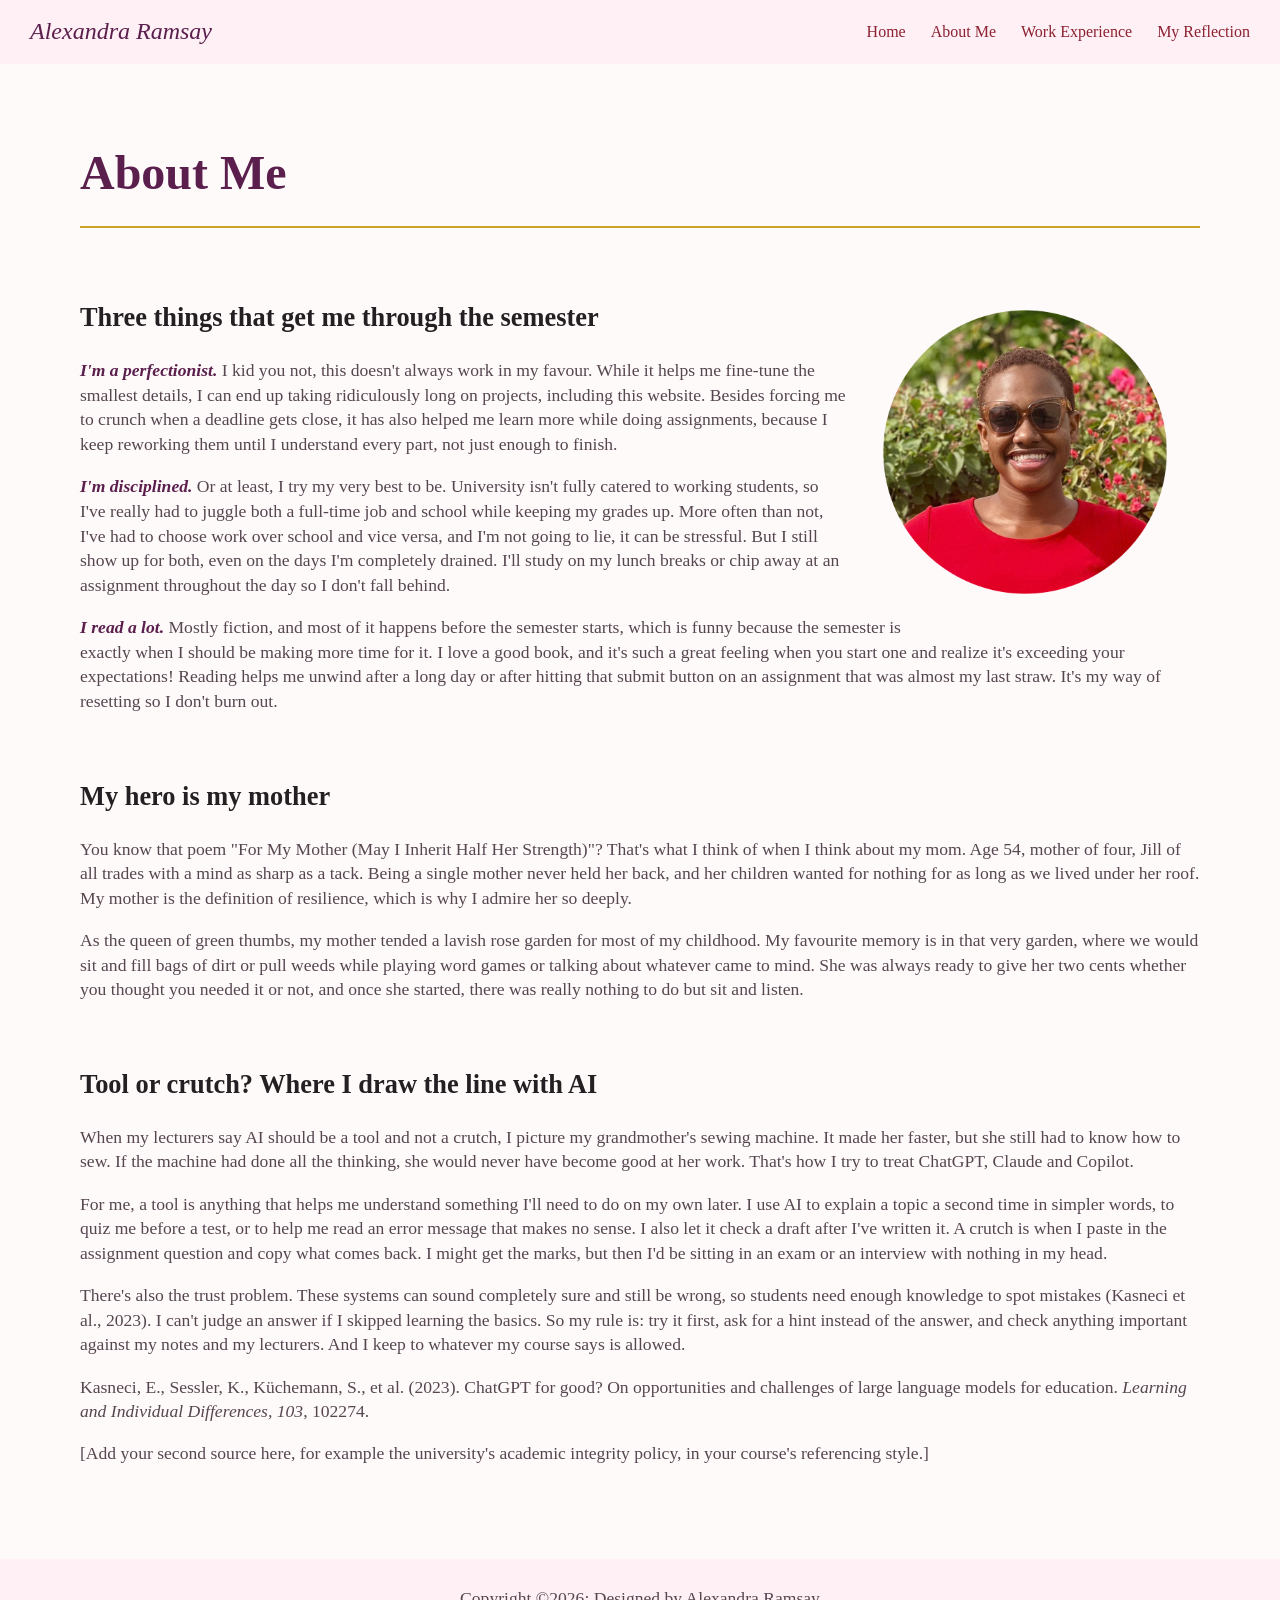
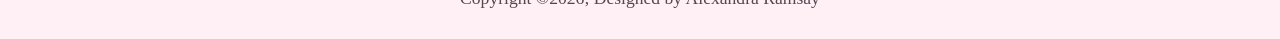
==== Codes/about.html @ a8ec944c "Initial commit" ====
<!DOCTYPE html>
<html lang="en">
<head>
    <meta charset="UTF-8">
    <meta name="viewport" content="width=device-width, initial-scale=1.0">
    <title>About Me</title>
    <link rel="stylesheet" href="../style.css">
</head>
<body>
    <nav class="navbar">
     <div class="logo">Alexandra Ramsay</div>
     <ul class="navtabs">
        <li><a href ="../Codes/index.html">Home</a></li>
        <li><a href ="../Codes/about.html">About Me</a></li>
        <li><a href ="../Codes/experience.html">Work Experience</a></li>
        <li><a href ="../Codes/reflection.html">My Reflection</a></li>
     </ul>
    </nav>
    
<main class="container">
    
    <h1 class="about-title">About Me</h1>
    <br>
    <img class="about-pic" src="../Assets/profile_pic.png" alt="Student Profile">

<section>
    <h2>Three things that get me through the semester</h2>

    <p>
      <span class="trait">I'm a perfectionist.</span>
      I kid you not, this doesn't always work in my favour. While it helps me fine-tune the smallest details, 
      I can end up taking ridiculously long on projects, including this website. 
      Besides forcing me to crunch when a deadline gets close, it has also helped me learn more while doing assignments, 
      because I keep reworking them until I understand every part, not just enough to finish.
    </p>

    <p>
      <span class="trait">I'm disciplined.</span>
      Or at least, I try my very best to be. University isn't fully catered to working students, so I've really had to 
      juggle both a full-time job and school while keeping my grades up. More often than not, I've had to choose work over school 
      and vice versa, and I'm not going to lie, it can be stressful. But I still show up for both, even on the days I'm completely 
      drained. I'll study on my lunch breaks or chip away at an assignment throughout the day so I don't fall behind.
   </p>

   <p>
      <span class="trait">I read a lot.</span>
       Mostly fiction, and most of it happens before the semester starts, which is funny because the semester is exactly when I should 
       be making more time for it. I love a good book, and it's such a great feeling when you start one and realize it's exceeding your 
       expectations! Reading helps me unwind after a long day or after hitting that submit button on an assignment that was almost my last straw.
       It's my way of resetting so I don't burn out.
   </p>
</section>
<br>
<section>
    <h2>My hero is my mother</h2>
    <p>You know that poem "For My Mother (May I Inherit Half Her Strength)"? That's what I think of
       when I think about my mom. Age 54, mother of four, Jill of all trades with a mind as sharp as a tack. Being a single mother never held her back, and 
       her children wanted for nothing for as long as we lived under her roof. My mother is the definition of resilience, which is why I admire her so deeply.
   </p>

    <p>As the queen of green thumbs, my mother tended a lavish rose garden for most of my childhood. My favourite memory is in that very garden, where we
        would sit and fill bags of dirt or pull weeds while playing word games or talking about whatever came to mind. She was always ready to give her two cents
        whether you thought you needed it or not, and once she started, there was really nothing to do but sit and listen.
    </p>
</section>
<br>
<section>
    <h2>Tool or crutch? Where I draw the line with AI</h2>

      <p>
        When my lecturers say AI should be a tool and not a crutch, I picture
        my grandmother's sewing machine. It made her faster, but she still had
        to know how to sew. If the machine had done all the thinking, she
        would never have become good at her work. That's how I try to treat
        ChatGPT, Claude and Copilot.
      </p>

      <p>
        For me, a tool is anything that helps me understand something I'll
        need to do on my own later. I use AI to explain a topic a second time
        in simpler words, to quiz me before a test, or to help me read an error
        message that makes no sense. I also let it check a draft after I've
        written it. A crutch is when I paste in the assignment question and
        copy what comes back. I might get the marks, but then I'd be sitting
        in an exam or an interview with nothing in my head.
      </p>

      <p>
        There's also the trust problem. These systems can sound completely
        sure and still be wrong, so students need enough knowledge to spot
        mistakes (Kasneci et al., 2023). I can't judge an answer if I skipped
        learning the basics. So my rule is: try it first, ask for a hint
        instead of the answer, and check anything important against my notes
        and my lecturers. And I keep to whatever my course says is allowed.
      </p>
</section>

      <div class="refs">
            <p>
                Kasneci, E., Sessler, K., Küchemann, S., et al. (2023). ChatGPT for
                good? On opportunities and challenges of large language models for
                education. <em>Learning and Individual Differences, 103</em>, 102274.
            </p>
            <p>
                [Add your second source here, for example the university's academic
                integrity policy, in your course's referencing style.]
            </p>
      
        </div>

    </div>

</main>

<footer>
    <div class="footer_bottom">
        <p>Copyright &copy;2026; Designed by <span class="designer">Alexandra Ramsay</span></p>
    </div>
</footer>

</body>
</html>
---- style.css ----
*, *::before, *::after { box-sizing: border-box;}

:root {
      --main-font: Georgia, serif;
      --resume-font: system-ui, -apple-system, BlinkMacSystemFont, 'Segoe UI', Roboto, Oxygen, Ubuntu, Cantarell, 'Open Sans', 'Helvetica Neue', sans-serif;

      --fw-bold: 700;
      --fw-light: 300;
      --size-body: 1.1rem;
      --size-logo: 1.5rem;
      --size-nav: 1rem;
      --size-h1: 3rem;
      --size-h2: 2rem;
      --size-h4: 1.2rem;
      --lh-body: 1.4;
      --lh-main:1.6;

      --snow:#fffafa;
      --lavender-blush:#fff0f5;
      --dark-plum: #5B1F4D;
      --maroon:#8C2131;
      --greyish-plum: #554650;
      --shadow-clr: #85707f;
      --hover-clr: #9d959b;
      --gold: #c9a227;
      --white: #fff;
      --charcoal: #241F22;
      --grey: #e4e4e4;
      --darkgrey: #424141;
      --navy:#151b29;
}

body {
    margin: 0;
    font-family: var(--main-font);
    font-size: var(--size-body);
    background-color: var(--snow);
    min-width: 320px;
    line-height: var(--lh-body);
}

.container {
    max-width: 1200px;
    margin: 60px auto;
    padding: 15px 40px;
    box-sizing: border-box;
}

/* Navigation Bar */
.navbar {
    display: flex;
    flex-wrap: wrap;
    justify-content: space-between;
    align-items: center;
    gap: 10px 20px;
    padding: 15px 30px;
    background-color: var(--lavender-blush);
    color: var(--dark-plum);
}

.navtabs {
    list-style-type: none;
    display: flex;
    flex-wrap: wrap;
    gap: 25px;
    margin: 0;
    padding: 0;   
    font-size: var(--size-nav);
}

.navtabs a {
    color: var(--maroon);
    text-decoration: none;
} 

.navtabs a:hover {
    text-decoration: underline;
} 

/* Page 1 - Home */
.logo {
    font-style: italic;
    font-size: var(--size-logo);
}

.profile {
    display: flex;  
    align-items: flex-start;
    gap: 70px;
    flex-wrap: wrap;
}

.id {
     width: 300px;
     max-width: 100%;  
     flex-shrink:0;
     border-radius: 10px;
     box-shadow: 0 0 13px var(--shadow-clr);
     margin-top: 10px;
}

.intro {
    flex: 1;
    min-width: 300px;
}

.intro h1 {
    color: var(--dark-plum);
    font-size: var(--size-h1);
    margin: 0 0 25px;
}

p {
    color: var(--greyish-plum);
}

#p2 {
    border-bottom: 2px solid var(--gold);
    padding-bottom: 20px;
}

.course_info {
    display: grid;
    grid-template-columns: max-content 1fr;
    gap: 15px;  
}

.name {
    color: var(--maroon);
    font-weight: var(--fw-bold);
}

.value {
    font-weight: var(--fw-light);
    color:var(--greyish-plum);
}

.button-box {
    display: flex;
    gap: 15px;
    margin-top: 40px;
    flex-wrap: wrap;
}

.button {
    color: var(--white);
    background-color: var(--dark-plum);
    font-size: var(--size-nav);
    text-decoration: none;
    border-radius: 25px;
    padding: 12px;
    transition: background-color 0.2s ease;
}

.button:hover {
    color: var(--hover-clr);
}

/* Page 2 - About Me */
.about-pic {
  float: right;
  width: 350px;
  height: 350px;
  object-fit:cover;
  margin: 0 0 15px 25px;
  border-radius: 50%;
  shape-outside: circle(45%);
}

.container h1 {
    color:var(--dark-plum);
    font-size: var(--size-h1);
    margin: 0 0 25px;
    border-bottom: 2px solid var(--gold);
    padding-bottom: 20px;
}

.trait {
    color: var(--dark-plum);
    font-style: italic;
    font-weight: var(--fw-bold);
}

.container h2 {
    font-family: var(--main-font);
    color: var(--charcoal);
}

/* Page 3 - Professional Page */

.resume_container {
    min-height: 1150px;
    width: 800px;
    background-color: var(--white);
    box-shadow: 5px 8px 15px 5px var(--grey);
    margin: 20px auto;
    font-family: var(--resume-font);
}

.header {
    background-color: var(--navy);
    text-align: center;
    padding: 20px;
}

.resume_pic {
    width: 280px;
    height: 250px;
    border-radius: 50%;
    object-fit: cover;
}

.p1 { 
    color: var(--white);
    font-size: var(--size-h1);
    font-weight: var(--fw-bold);
    margin: 0 auto;
}

.p1 span {
    font-weight: 100;
    color: var(--grey);
}

.p2 {
    font-size: var(--size-h4);
    color: var(--grey); 
    margin: 0px;
    margin-top: 10px;
    line-height: 0.5;
}

.p3 {
    font-size: var(--size-nav);
    color: var(--darkgrey);
    margin-bottom: -5px;
}

.column1 {
    width: 35%;
    float: left;
}

.column2 {
    width: 63%;
    float: left;
}

.line {
    border-left: 1px solid var(--darkgrey);
    min-height: 700px;
    width: 2%;
    margin-top: 30px;
    float: left;
}

.content_box {
    padding: 20px;
}

.head{
    font-size: var(--size-h4);
    text-transform: uppercase;
    font-weight: var(--fw-bold);
    margin: 15px 0 10px 0;
    color: var(--navy);
}

.skills, .exp {
    margin: 0 0 0 -20px;
}

.skills li, .exp li{
    padding: 5px;
    line-height: 1.3;
}

.skills li span, .exp li span{
    color: var(--darkgrey);
}

.title {
    font-weight: var(--fw-bold);
    line-height: var(--lh-body);
}   

/* Lab Cards */

.projects_section {
    max-width: 800px;
    margin: auto;
    padding-top: 50px;
}

.projects_section h2 {
    color: var(--dark-plum);
    font-size: var(--size-h2);
    margin-bottom: 15px;
    border-bottom: 1.5px solid var(--gold);
}

.projects_section p {
    color: var(--darkgrey);
    font-size: var(--size-h4);
}

.card_container {
    display: flex;
    flex-direction: column; 
    max-width: 800px;
    margin: 50px auto;
    gap: 25px;
}

.card {
    width: 100%;
    background-color: var(--lavender-blush);
    border-radius: 10px;
    box-shadow: 0 4px 8px var(--grey);
    padding: 25px;
}

.card_content h2 {
    font-family: var(--main-font);
    margin-bottom: 10px;
    color: var(--dark-plum);
    text-align: left;
}

.card_content p {
    margin-bottom: 20px;
    color: var(--navy);
    text-align: left;
}

.card_content .read_more {
    text-decoration: underline;
    color: var(--maroon);
    font-weight: var(--fw-bold);
}

/* Page 4 - My Reflection */

.banner_area {
    width: 100%;
    height: auto;
    position: relative;
}
.banner_image {
    width: 100%;
    height: auto;
    object-fit: cover;
}

.note {
    color: var(--charcoal);
    font-size: var(--size-nav);
    line-height: var(--lh-main);
    background: var(--lavender-blush);
    border-left: 4px solid var(--dark-plum);
    padding: 14px 18px;
    margin: 28px 0;
}

.footer {
    color: var(--dark-plum);
    width: 100%;
    position: absolute;
}

.footer_bottom {
    text-align: center;
    font: var(--size-h4);
    background-color: var(--lavender-blush);
    padding: 10px;
}
@media only screen and (max-width: 768px) {
:root {
--size-logo: 1.2rem;
--size-nav: 0.875rem;
--size-h1: 2rem;
--size-h2: 1.5rem;
}

.navbar {
padding: 10px 15px;
}

.navtabs {
gap: 6px 16px;
}

.container{
  margin: 30px auto;
  padding: 0 20px;
}

.profile {
gap: 30px;
}

.about-pic {
float:none;
display:block;
width: 250px;
height: 250px;
margin: 0 auto 25px;
}

.resume_container {
    display: flex;
    flex-direction: column;
    width: 100%;           
    min-height: auto;     
    }

.column1, .column2, .line {
    width: 100%;
    float: none;
}

.line {
    border-left: none;
    border-top: 1px solid var(--darkgrey);
    height: auto;
    min-height: 0;
    margin: 15px 0;
}

.header {
    padding: 15px;
}
 
.resume_pic {
    width: 120px;
    height: 120px;
}
 
.p1, .p2, .p3, .head {
    font-size: var(--size-nav);
}

.content_box {
padding: 15px;
}

.banner_area {
    width: 100%;
    height: auto;
}
.banner_image {
    width: 100%;
    height: auto;
    display: block;
}

}
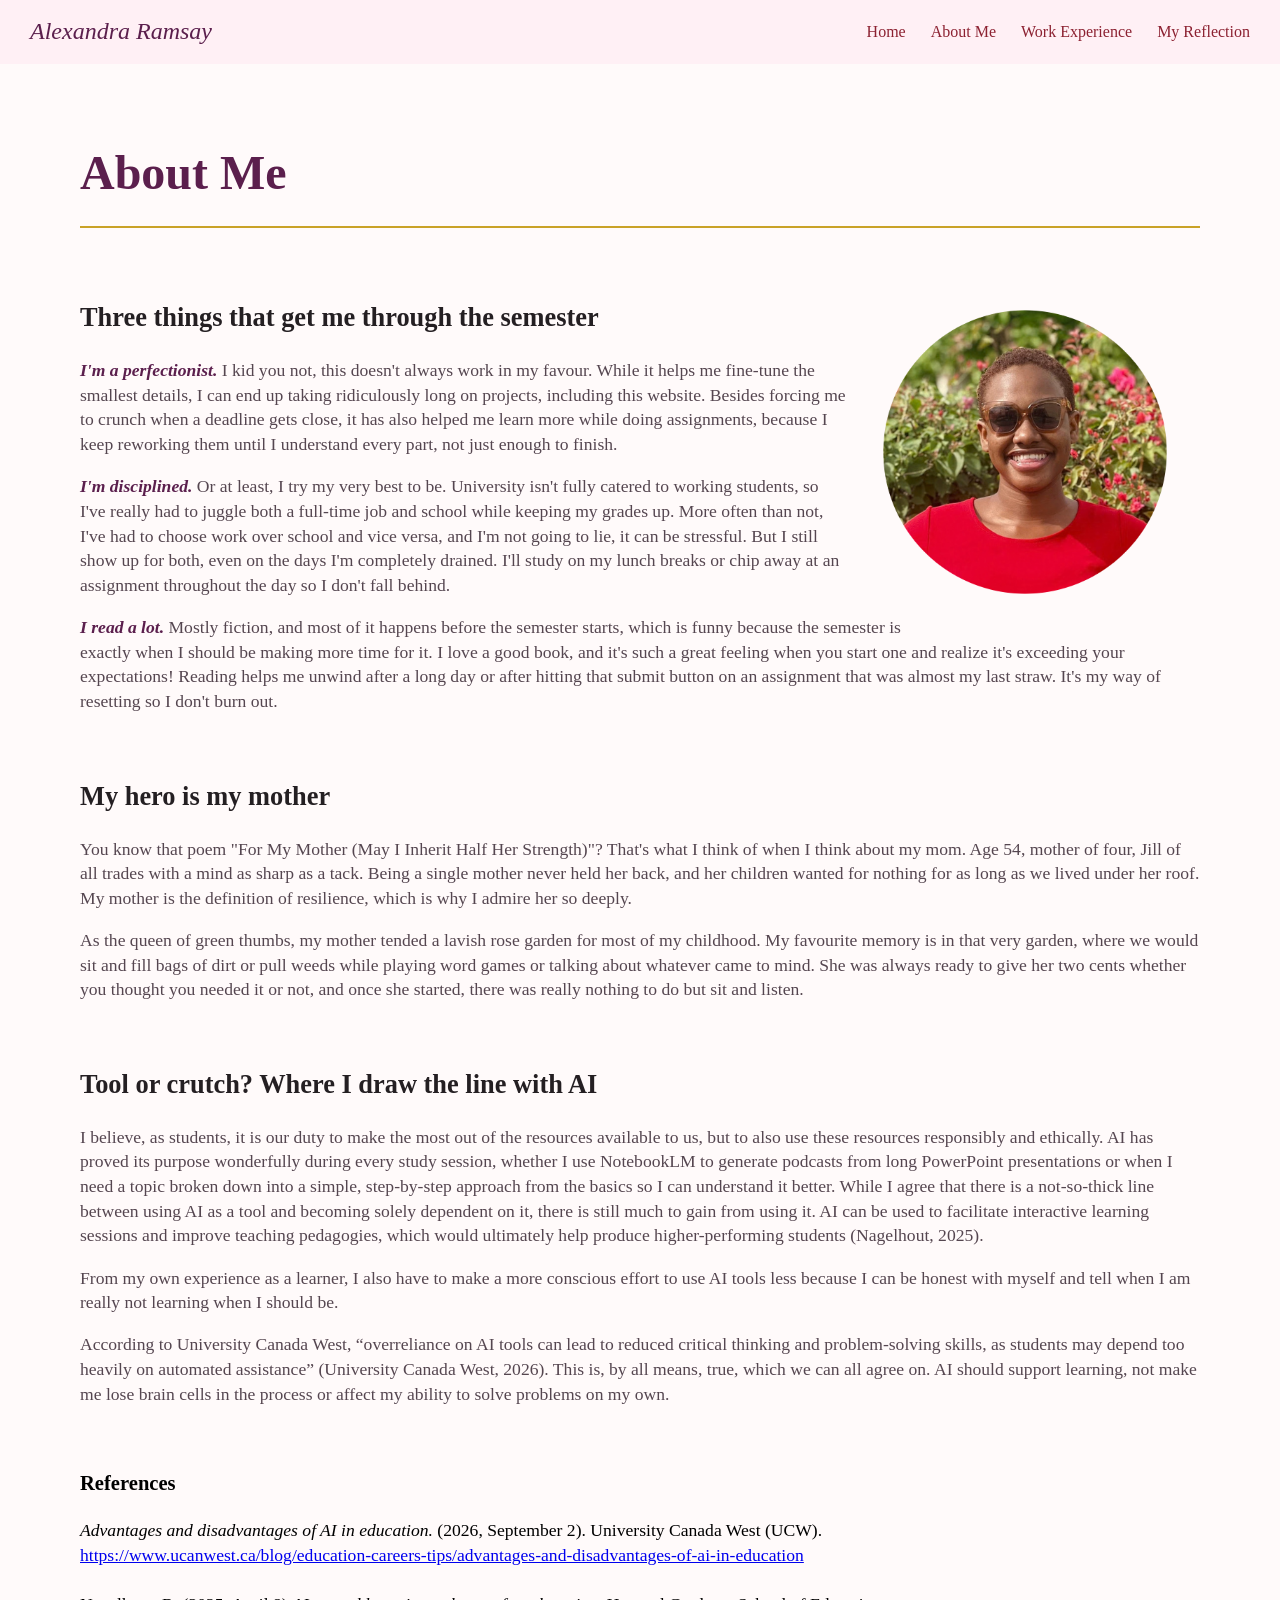
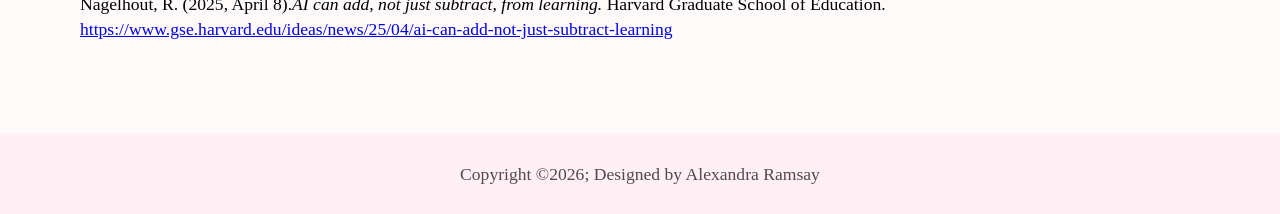
==== commit 89c3baf6: "updated about_me" ====
--- a/Codes/about.html
+++ b/Codes/about.html
@@ -10,10 +10,10 @@
     <nav class="navbar">
      <div class="logo">Alexandra Ramsay</div>
      <ul class="navtabs">
-        <li><a href ="../Codes/index.html">Home</a></li>
-        <li><a href ="../Codes/about.html">About Me</a></li>
-        <li><a href ="../Codes/experience.html">Work Experience</a></li>
-        <li><a href ="../Codes/reflection.html">My Reflection</a></li>
+        <li><a href ="index.html">Home</a></li>
+        <li><a href ="about.html">About Me</a></li>
+        <li><a href ="experience.html">Work Experience</a></li>
+        <li><a href ="reflection.html">My Reflection</a></li>
      </ul>
     </nav>
     
@@ -68,42 +68,38 @@
     <h2>Tool or crutch? Where I draw the line with AI</h2>
 
       <p>
-        When my lecturers say AI should be a tool and not a crutch, I picture
-        my grandmother's sewing machine. It made her faster, but she still had
-        to know how to sew. If the machine had done all the thinking, she
-        would never have become good at her work. That's how I try to treat
-        ChatGPT, Claude and Copilot.
+        I believe, as students, it is our duty to make the most out of the resources available to us, but to also use these resources responsibly and ethically. AI has 
+        proved its purpose wonderfully during every study session, whether I use NotebookLM to generate podcasts from long PowerPoint presentations or when I need a topic 
+        broken down into a simple, step-by-step approach from the basics so I can understand it better. While I agree that there is a not-so-thick line between using AI as 
+        a tool and becoming solely dependent on it, there is still much to gain from using it. AI can be used to facilitate interactive learning sessions and improve teaching 
+        pedagogies, which would ultimately help produce higher-performing students (Nagelhout, 2025).
       </p>
 
       <p>
-        For me, a tool is anything that helps me understand something I'll
-        need to do on my own later. I use AI to explain a topic a second time
-        in simpler words, to quiz me before a test, or to help me read an error
-        message that makes no sense. I also let it check a draft after I've
-        written it. A crutch is when I paste in the assignment question and
-        copy what comes back. I might get the marks, but then I'd be sitting
-        in an exam or an interview with nothing in my head.
+        From my own experience as a learner, I also have to make a more conscious effort to use AI tools less because I can be honest with myself and tell when I am really not 
+        learning when I should be.
       </p>
 
       <p>
-        There's also the trust problem. These systems can sound completely
-        sure and still be wrong, so students need enough knowledge to spot
-        mistakes (Kasneci et al., 2023). I can't judge an answer if I skipped
-        learning the basics. So my rule is: try it first, ask for a hint
-        instead of the answer, and check anything important against my notes
-        and my lecturers. And I keep to whatever my course says is allowed.
+        According to University Canada West, “overreliance on AI tools can lead to reduced critical thinking and problem-solving skills, as students may depend too heavily on 
+        automated assistance” (University Canada West, 2026). This is, by all means, true, which we can all agree on. AI should support learning, not make me lose brain cells in 
+        the process or affect my ability to solve problems on my own.
       </p>
+      <br>
 </section>
 
       <div class="refs">
             <p>
-                Kasneci, E., Sessler, K., Küchemann, S., et al. (2023). ChatGPT for
-                good? On opportunities and challenges of large language models for
-                education. <em>Learning and Individual Differences, 103</em>, 102274.
-            </p>
-            <p>
-                [Add your second source here, for example the university's academic
-                integrity policy, in your course's referencing style.]
+                <h3>References</h3>
+                <em>Advantages and disadvantages of AI in education.</em> (2026, September 2). University Canada West (UCW).<br>
+                <a href="https://www.ucanwest.ca/blog/education-careers-tips/advantages-and-disadvantages-of-ai-in-education">https://www.ucanwest.ca/blog/education-careers-tips/advantages-and-disadvantages-of-ai-in-education
+                </a>
+
+                <br>
+                <br>
+
+                Nagelhout, R. (2025, April 8).<em>AI can add, not just subtract, from learning.</em> Harvard Graduate School of Education. 
+                <a href="https://www.gse.harvard.edu/ideas/news/25/04/ai-can-add-not-just-subtract-learning">https://www.gse.harvard.edu/ideas/news/25/04/ai-can-add-not-just-subtract-learning</a>
             </p>
       
         </div>
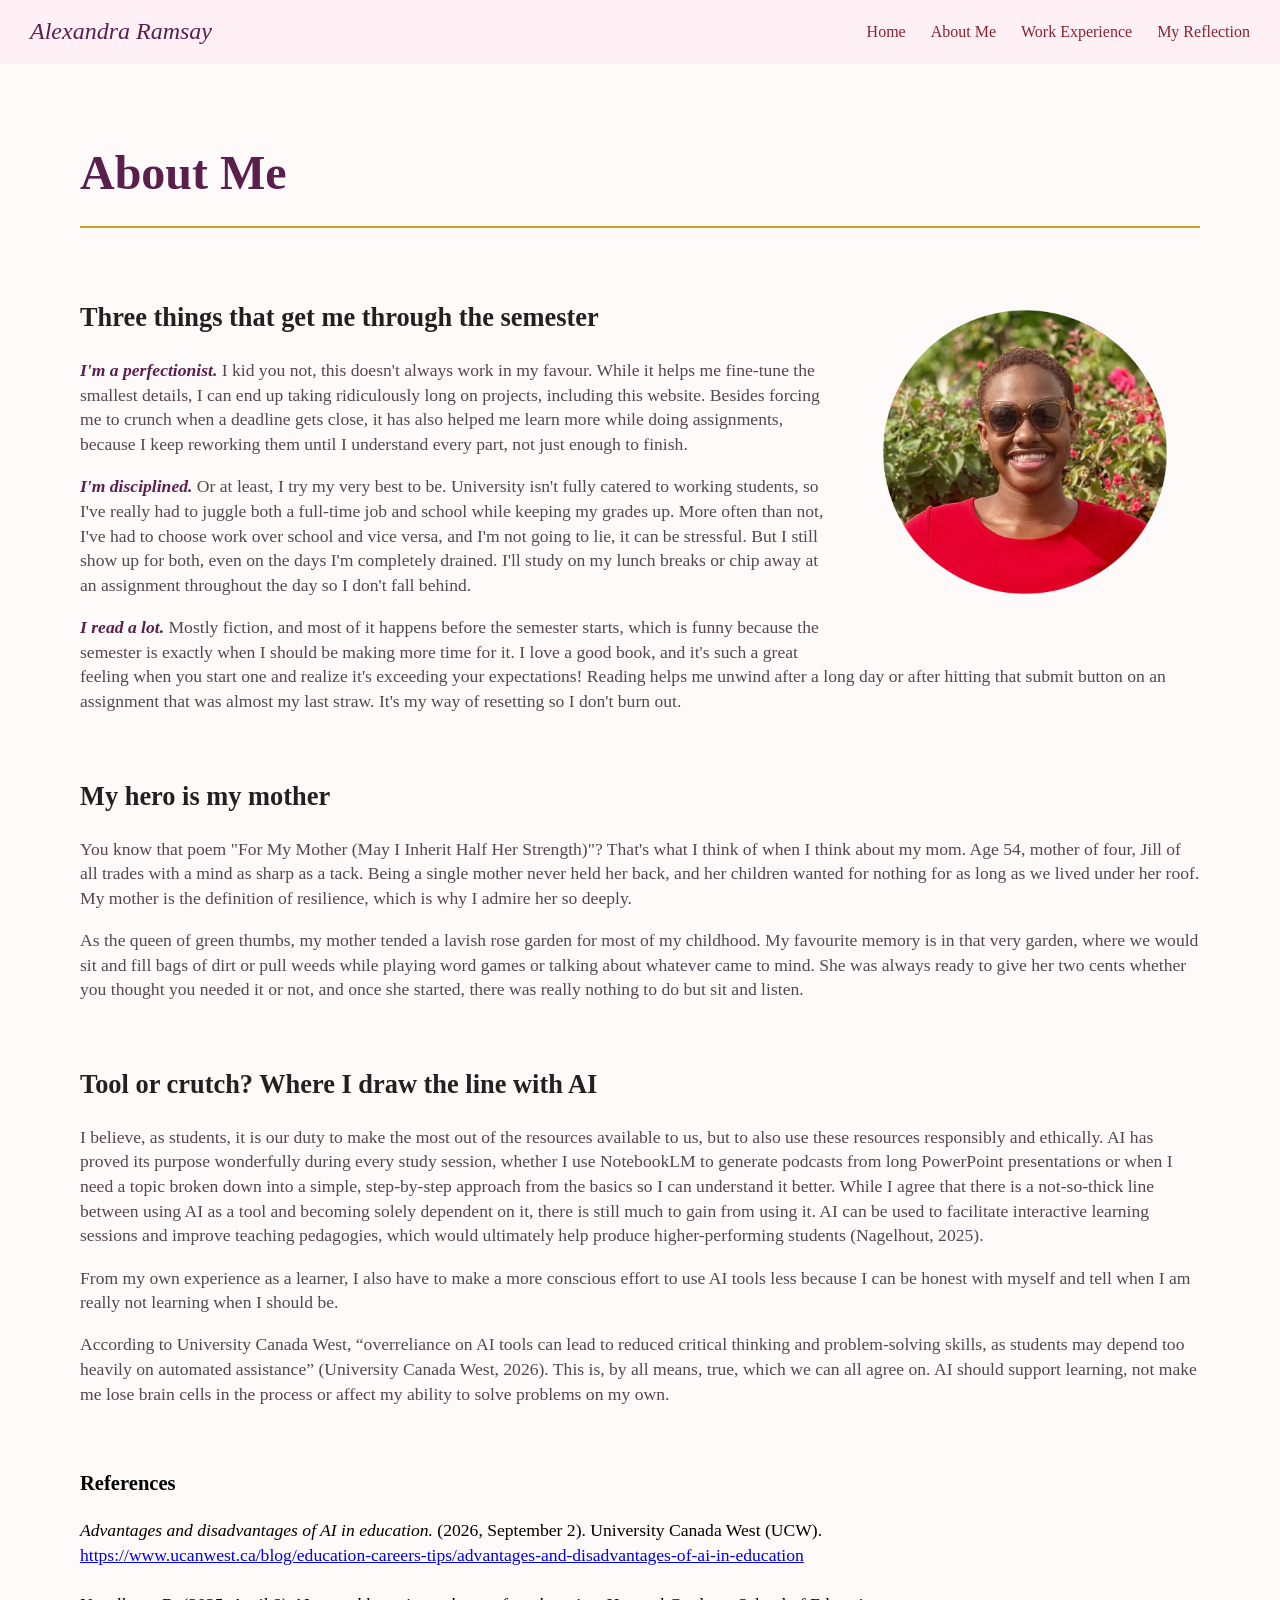
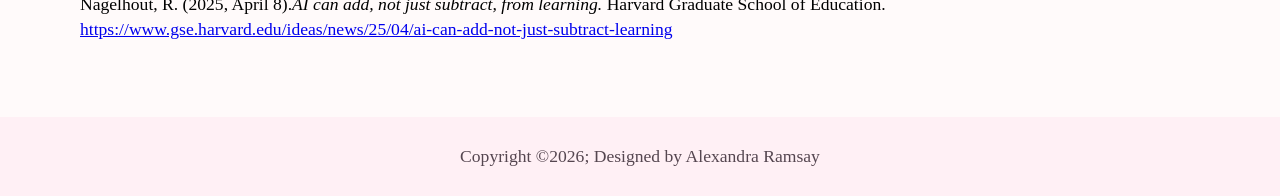
==== commit 4970e8af: "validator checked" ====
--- a/Codes/about.html
+++ b/Codes/about.html
@@ -100,11 +100,10 @@
 
                 Nagelhout, R. (2025, April 8).<em>AI can add, not just subtract, from learning.</em> Harvard Graduate School of Education. 
                 <a href="https://www.gse.harvard.edu/ideas/news/25/04/ai-can-add-not-just-subtract-learning">https://www.gse.harvard.edu/ideas/news/25/04/ai-can-add-not-just-subtract-learning</a>
-            </p>
+        
       
         </div>
 
-    </div>
 
 </main>
 
--- a/style.css
+++ b/style.css
@@ -164,7 +164,6 @@
   object-fit:cover;
   margin: 0 0 15px 25px;
   border-radius: 50%;
-  shape-outside: circle(45%);
 }
 
 .container h1 {
